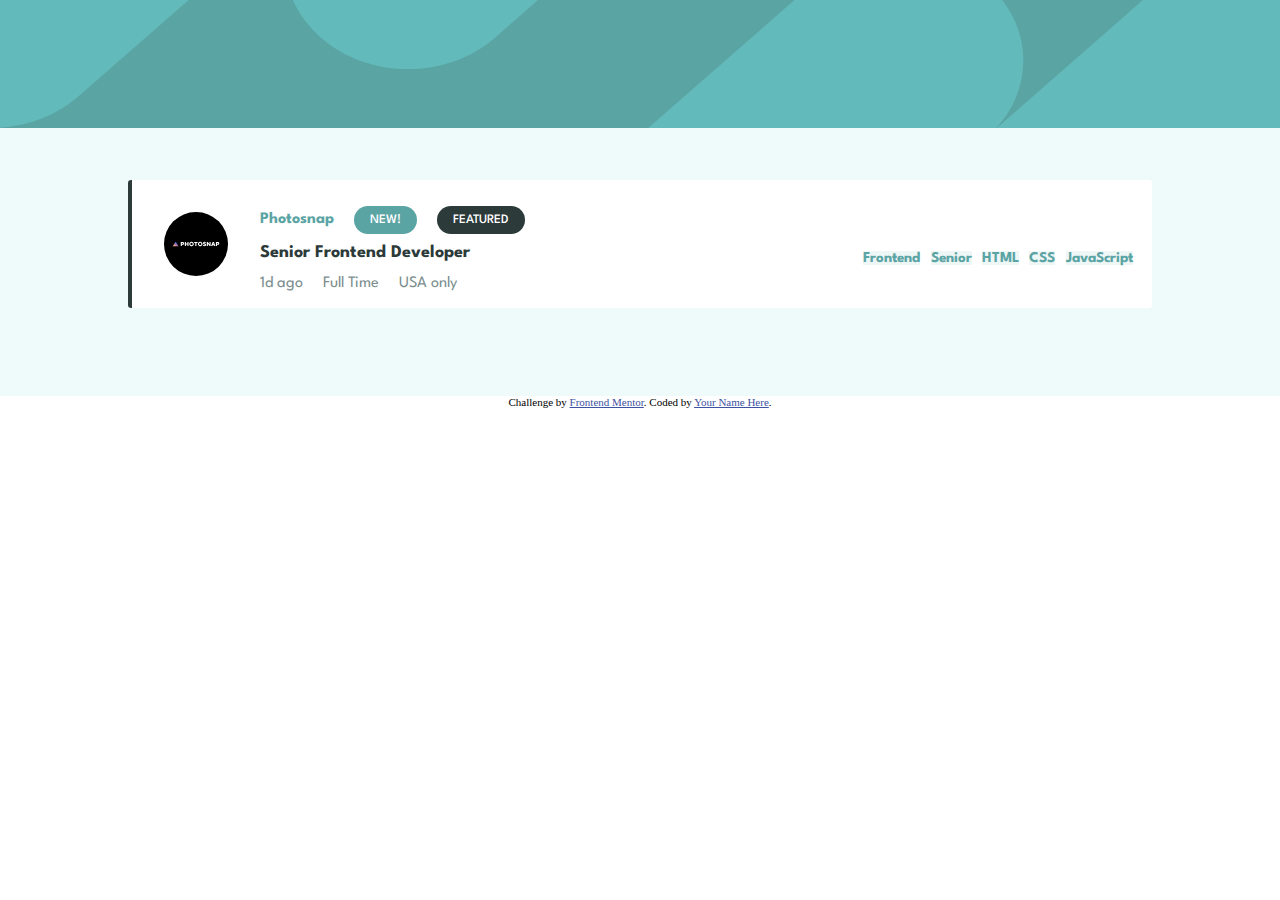
==== index.html @ e500a9dd "first-commit" ====
<!DOCTYPE html>
<html lang="en">

<head>
    <meta charset="UTF-8">
    <meta name="viewport" content="width=device-width, initial-scale=1.0">
    <!-- displays site properly based on user's device -->

    <link rel="icon" type="image/png" sizes="32x32" href="./images/favicon-32x32.png">

    <title>Frontend Mentor | Job Listings</title>

    <!-- Feel free to remove these styles or customise in your own stylesheet 👍 -->
    <style>
        .attribution {
            font-size: 11px;
            text-align: center;
        }
        
        .attribution a {
            color: hsl(228, 45%, 44%);
        }
    </style>
    <link href="https://fonts.googleapis.com/css2?family=Spartan:wght@500;700&display=swap" rel="stylesheet">
    <link rel="stylesheet" href="index.css">
</head>

<body>
    <header class="header">
        <img src="images/bg-header-desktop.svg" alt="header image" class="header__image">
    </header>
    <main class="main">
        <div class="client client--1">
            <div class="client__description">
                <span class="client__name">Photosnap</span>
                <span class="client__IsNew">new!</span>
                <span class="client_IsFeatured">featured</span>
            </div>
            <img src="images/photosnap.svg" alt="" class="client__image">
            <h1 class="client__header"> Senior Frontend Developer</h1>
            <ul class="client__work">
                <li class="client__time">1d ago</li>
                <li class="client__workType">Full Time</li>
                <li class="client__workPlace">USA only</li>
            </ul>
            <ul class="client__list">
                <li class="list__skill">Frontend</li>
                <li class="list__skill">Senior</li>
                <li class="list__skill">HTML</li>
                <li class="list__skill">CSS</li>
                <li class="list__skill">JavaScript</li>
            </ul>

        </div>

        </div>
    </main>


    <div class="attribution">
        Challenge by <a href="https://www.frontendmentor.io?ref=challenge" target="_blank">Frontend Mentor</a>. Coded by <a href="#">Your Name Here</a>.
    </div>
</body>

</html>
---- index.css ----
html,
body {
    box-sizing: border-box;
    margin: 0;
}

.header__image {
    width: 100vw;
    height: 8rem;
    background-color: hsl(180, 29%, 50%);
}

.client {
    min-height: 8rem;
    border-radius: .2rem;
    margin: 0rem 8rem 1.5rem 8rem;
    margin-top: -.5rem;
    background-color: #fff;
    font-family: 'Spartan', sans-serif;
    position: relative;
}

@media only screen and (max-width: 768px) {
    .client {
        height: 20rem;
        margin: 0rem 1rem 1.5rem 1rem;
    }
}

.client--1 {
    border-left: 4px solid hsl(180, 14%, 20%);
}

.main {
    margin-top: -.5rem;
    padding-top: 4rem;
    padding-bottom: 4rem;
    background-color: hsl(180, 52%, 96%);
    color: hsl(180, 52%, 96%);
    color: hsl(180, 31%, 95%);
    color: hsl(180, 8%, 52%);
    color: hsl(180, 14%, 20%)
}

.client__description {
    position: relative;
    left: 7rem;
    top: 2rem;
    font-weight: 500;
}

.client__name {
    color: hsl(180, 29%, 50%);
    font-weight: bold;
}

@media only screen and (max-width: 768px) {
    .client__description {
        left: .5rem;
        top: 2.5rem;
    }
}

.client__IsNew {
    background-color: hsl(180, 29%, 50%);
    padding: .5rem 1rem .5rem 1rem;
    font-size: 13px;
    color: #fff;
    border-radius: 1.2rem;
    text-transform: uppercase;
}

.client_IsFeatured {
    background-color: hsl(180, 14%, 20%);
    padding: .5rem 1rem .5rem 1rem;
    color: #fff;
    border-radius: 1.2rem;
    text-transform: uppercase;
    font-size: 13px;
}

.client__description span {
    margin-left: 1rem;
}

.client__image {
    width: 4rem;
    position: absolute;
    left: 2rem;
    top: 2rem;
}

@media only screen and (max-width: 768px) {
    .client__image {
        position: relative;
        left: 3rem;
        top: -3.5rem;
    }
    .client__description span {
        margin-left: .2rem;
    }
    .client_IsFeatured,
    .client__IsNew {
        padding: .5rem;
        font-size: 12px;
    }
}

.client__header {
    font-size: 18px;
    font-weight: bold;
    position: relative;
    left: 8rem;
    top: 1.8rem;
    padding-top: .5rem;
    padding-bottom: .5rem;
}

@media only screen and (max-width: 768px) {
    .client__header {
        position: static;
        padding-left: 2rem;
    }
}

.client__work {
    /* font-size: 10px; */
    position: relative;
    float: left;
    margin-top: 1.5rem;
    padding-left: 7.5rem;
    /* display: inline; */
    color: hsl(180, 8%, 52%);
}

.client__time,
.client__workType,
.client__workPlace {
    display: inline;
    margin: .5rem;
}

.client__list {
    position: relative;
    float: right;
    font-size: 15px;
    padding-right: 1rem;
    top: -1rem;
    max-width: 30rem;
}

.list__skill {
    margin: .2rem;
    display: inline;
    list-style-type: circle;
    background-color: hsl(180, 31%, 95%);
    /* padding: .5rem; */
    color: hsl(180, 29%, 50%);
    font-weight: bold;
}

@media only screen and (max-width: 768px) {
    .client__work {
        position: static;
        margin-top: .5rem;
        padding-left: 1.5rem;
    }
    .client__list,
    .list__skill {
        position: relative;
        float: left;
        padding-left: 1rem;
        margin-top: .5rem;
    }
}
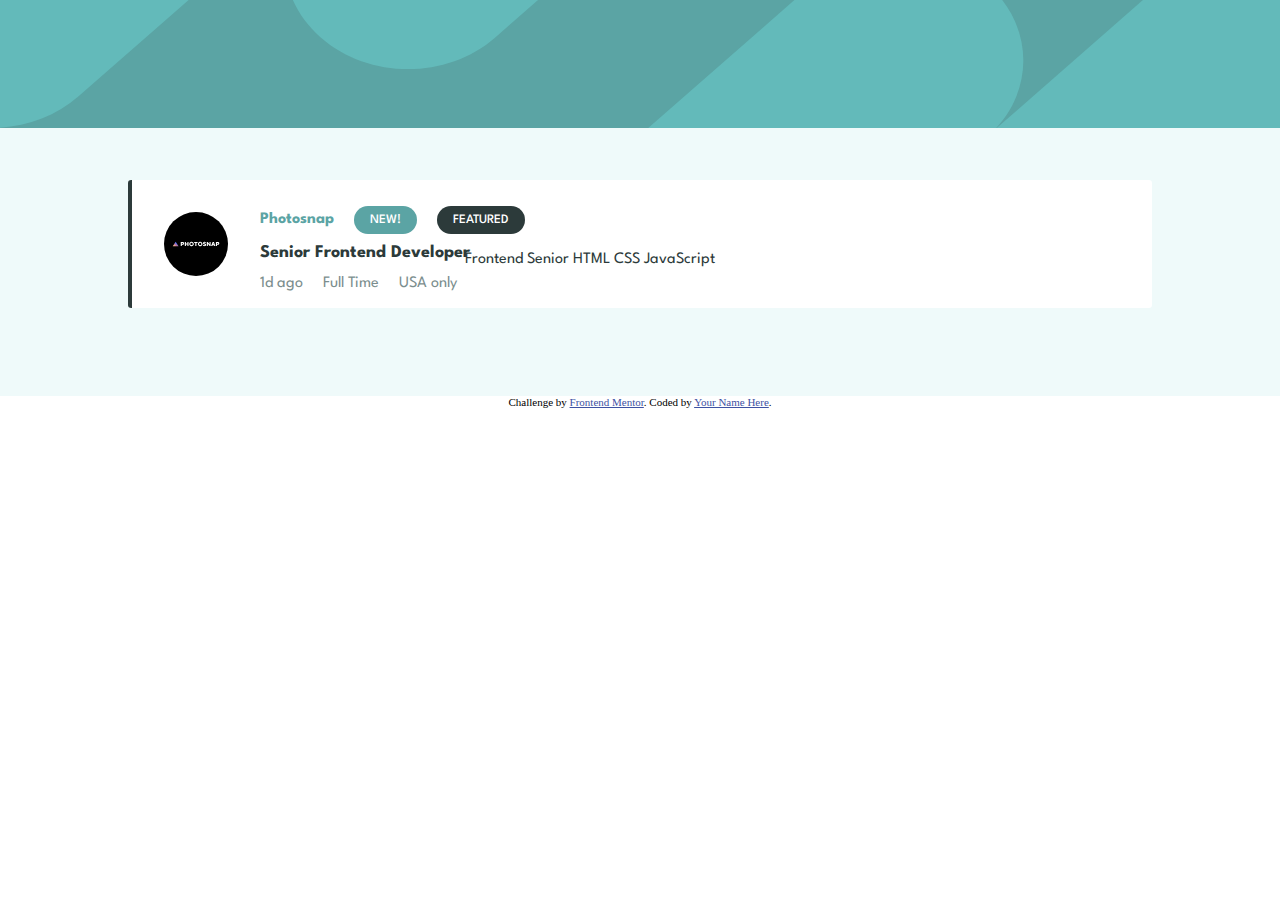
==== commit 3a4fff48: "update" ====
--- a/index.html
+++ b/index.html
@@ -31,29 +31,37 @@
     </header>
     <main class="main">
         <div class="client client--1">
+
             <div class="client__description">
                 <span class="client__name">Photosnap</span>
                 <span class="client__IsNew">new!</span>
                 <span class="client_IsFeatured">featured</span>
             </div>
+
             <img src="images/photosnap.svg" alt="" class="client__image">
             <h1 class="client__header"> Senior Frontend Developer</h1>
-            <ul class="client__work">
-                <li class="client__time">1d ago</li>
-                <li class="client__workType">Full Time</li>
-                <li class="client__workPlace">USA only</li>
-            </ul>
-            <ul class="client__list">
-                <li class="list__skill">Frontend</li>
-                <li class="list__skill">Senior</li>
-                <li class="list__skill">HTML</li>
-                <li class="list__skill">CSS</li>
-                <li class="list__skill">JavaScript</li>
-            </ul>
+
+            <div class="client__info">
+                <ul class="client__work">
+                    <li class="client__time">1d ago</li>
+                    <li class="client__workType">Full Time</li>
+                    <li class="client__workPlace">USA only</li>
+                </ul>
+            </div>
+
+            <div class="divider"></div>
+
+            <div class="client__experience">
+                <span class="client__skill">Frontend</span>
+                <span class="client__skill">Senior</span>
+                <span class="client__skill">HTML</span>
+                <span class="client__skill">CSS</span>
+                <span class="client__skill">JavaScript</span>
+            </div>
 
         </div>
 
-        </div>
+
     </main>
 
 
--- a/index.css
+++ b/index.css
@@ -1,175 +1,188 @@
-html,
-body {
-    box-sizing: border-box;
-    margin: 0;
-}
-
-.header__image {
-    width: 100vw;
-    height: 8rem;
-    background-color: hsl(180, 29%, 50%);
-}
-
-.client {
-    min-height: 8rem;
-    border-radius: .2rem;
-    margin: 0rem 8rem 1.5rem 8rem;
-    margin-top: -.5rem;
-    background-color: #fff;
-    font-family: 'Spartan', sans-serif;
-    position: relative;
-}
-
-@media only screen and (max-width: 768px) {
-    .client {
-        height: 20rem;
-        margin: 0rem 1rem 1.5rem 1rem;
-    }
-}
-
-.client--1 {
-    border-left: 4px solid hsl(180, 14%, 20%);
-}
-
-.main {
-    margin-top: -.5rem;
-    padding-top: 4rem;
-    padding-bottom: 4rem;
-    background-color: hsl(180, 52%, 96%);
-    color: hsl(180, 52%, 96%);
-    color: hsl(180, 31%, 95%);
-    color: hsl(180, 8%, 52%);
-    color: hsl(180, 14%, 20%)
-}
-
-.client__description {
-    position: relative;
-    left: 7rem;
-    top: 2rem;
-    font-weight: 500;
-}
-
-.client__name {
-    color: hsl(180, 29%, 50%);
-    font-weight: bold;
-}
-
-@media only screen and (max-width: 768px) {
-    .client__description {
-        left: .5rem;
-        top: 2.5rem;
-    }
-}
-
-.client__IsNew {
-    background-color: hsl(180, 29%, 50%);
-    padding: .5rem 1rem .5rem 1rem;
-    font-size: 13px;
-    color: #fff;
-    border-radius: 1.2rem;
-    text-transform: uppercase;
-}
-
-.client_IsFeatured {
-    background-color: hsl(180, 14%, 20%);
-    padding: .5rem 1rem .5rem 1rem;
-    color: #fff;
-    border-radius: 1.2rem;
-    text-transform: uppercase;
-    font-size: 13px;
-}
-
-.client__description span {
-    margin-left: 1rem;
-}
-
-.client__image {
-    width: 4rem;
-    position: absolute;
-    left: 2rem;
-    top: 2rem;
-}
-
-@media only screen and (max-width: 768px) {
-    .client__image {
-        position: relative;
-        left: 3rem;
-        top: -3.5rem;
-    }
-    .client__description span {
-        margin-left: .2rem;
-    }
-    .client_IsFeatured,
-    .client__IsNew {
-        padding: .5rem;
-        font-size: 12px;
-    }
-}
-
-.client__header {
-    font-size: 18px;
-    font-weight: bold;
-    position: relative;
-    left: 8rem;
-    top: 1.8rem;
-    padding-top: .5rem;
-    padding-bottom: .5rem;
-}
-
-@media only screen and (max-width: 768px) {
-    .client__header {
-        position: static;
-        padding-left: 2rem;
-    }
-}
-
-.client__work {
-    /* font-size: 10px; */
-    position: relative;
-    float: left;
-    margin-top: 1.5rem;
-    padding-left: 7.5rem;
-    /* display: inline; */
-    color: hsl(180, 8%, 52%);
-}
-
-.client__time,
-.client__workType,
-.client__workPlace {
-    display: inline;
-    margin: .5rem;
-}
-
-.client__list {
-    position: relative;
-    float: right;
-    font-size: 15px;
-    padding-right: 1rem;
-    top: -1rem;
-    max-width: 30rem;
-}
-
-.list__skill {
-    margin: .2rem;
-    display: inline;
-    list-style-type: circle;
-    background-color: hsl(180, 31%, 95%);
-    /* padding: .5rem; */
-    color: hsl(180, 29%, 50%);
-    font-weight: bold;
-}
-
-@media only screen and (max-width: 768px) {
-    .client__work {
-        position: static;
-        margin-top: .5rem;
-        padding-left: 1.5rem;
-    }
-    .client__list,
-    .list__skill {
-        position: relative;
-        float: left;
-        padding-left: 1rem;
-        margin-top: .5rem;
-    }
-}+                                                    html,
+                                                body {
+                                                    box-sizing: border-box;
+                                                    margin: 0;
+                                                }
+                                                
+                                                .header__image {
+                                                    width: 100vw;
+                                                    height: 8rem;
+                                                    background-color: hsl(180, 29%, 50%);
+                                                }
+                                                
+                                                .client {
+                                                    min-height: 8rem;
+                                                    border-radius: .2rem;
+                                                    margin: 0rem 8rem 1.5rem 8rem;
+                                                    margin-top: -.5rem;
+                                                    background-color: #fff;
+                                                    font-family: 'Spartan', sans-serif;
+                                                    position: relative;
+                                                }
+                                                
+                                                @media only screen and (max-width: 768px) {
+                                                    .client {
+                                                        height: 20rem;
+                                                        margin: 0rem 1rem 1.5rem 1rem;
+                                                    }
+                                                }
+                                                
+                                                .client--1 {
+                                                    border-left: 4px solid hsl(180, 14%, 20%);
+                                                }
+                                                
+                                                .main {
+                                                    margin-top: -.5rem;
+                                                    padding-top: 4rem;
+                                                    padding-bottom: 4rem;
+                                                    background-color: hsl(180, 52%, 96%);
+                                                    color: hsl(180, 52%, 96%);
+                                                    color: hsl(180, 31%, 95%);
+                                                    color: hsl(180, 8%, 52%);
+                                                    color: hsl(180, 14%, 20%)
+                                                }
+                                                
+                                                .client__description {
+                                                    position: relative;
+                                                    left: 7rem;
+                                                    top: 2rem;
+                                                    font-weight: 500;
+                                                }
+                                                
+                                                .client__name {
+                                                    color: hsl(180, 29%, 50%);
+                                                    font-weight: bold;
+                                                }
+                                                
+                                                @media only screen and (max-width: 768px) {
+                                                    .client__description {
+                                                        left: .5rem;
+                                                        top: 2.5rem;
+                                                    }
+                                                }
+                                                
+                                                .client__IsNew {
+                                                    background-color: hsl(180, 29%, 50%);
+                                                    padding: .5rem 1rem .5rem 1rem;
+                                                    font-size: 13px;
+                                                    color: #fff;
+                                                    border-radius: 1.2rem;
+                                                    text-transform: uppercase;
+                                                }
+                                                
+                                                .client_IsFeatured {
+                                                    background-color: hsl(180, 14%, 20%);
+                                                    padding: .5rem 1rem .5rem 1rem;
+                                                    color: #fff;
+                                                    border-radius: 1.2rem;
+                                                    text-transform: uppercase;
+                                                    font-size: 13px;
+                                                }
+                                                
+                                                .client__description span {
+                                                    margin-left: 1rem;
+                                                }
+                                                
+                                                .client__image {
+                                                    width: 4rem;
+                                                    position: absolute;
+                                                    left: 2rem;
+                                                    top: 2rem;
+                                                }
+                                                
+                                                @media only screen and (max-width: 768px) {
+                                                    .client__image {
+                                                        position: relative;
+                                                        left: 1.5rem;
+                                                        top: -3.5rem;
+                                                    }
+                                                    .client__description span {
+                                                        margin-left: .5rem;
+                                                        padding-left: .5rem;
+                                                    }
+                                                    .client_IsFeatured,
+                                                    .client__IsNew {
+                                                        padding: .5rem;
+                                                        font-size: 12px;
+                                                    }
+                                                }
+                                                
+                                                .client__header {
+                                                    font-size: 18px;
+                                                    font-weight: bold;
+                                                    position: relative;
+                                                    left: 8rem;
+                                                    top: 1.8rem;
+                                                    padding-top: .5rem;
+                                                    padding-bottom: .5rem;
+                                                }
+                                                
+                                                @media only screen and (max-width: 768px) {
+                                                    .client__header {
+                                                        position: static;
+                                                        padding-left: 1.5rem;
+                                                    }
+                                                }
+                                                
+                                                .client__work {
+                                                    /* font-size: 10px; */
+                                                    position: relative;
+                                                    float: left;
+                                                    margin-top: 1.5rem;
+                                                    /* display: inline; */
+                                                    color: hsl(180, 8%, 52%);
+                                                    padding-left: 7.5rem;
+                                                    padding-bottom: .5rem;
+                                                    /* width: 40%; */
+                                                }
+                                                
+                                                .client__time,
+                                                .client__workType,
+                                                .client__workPlace {
+                                                    display: inline;
+                                                    margin: .5rem;
+                                                }
+                                                
+                                                .divider {
+                                                    border-bottom: 1px solid hsl(180, 8%, 52%);
+                                                    width: 90%;
+                                                    position: relative;
+                                                    display: none;
+                                                }
+                                                
+                                                @media only screen and (max-width: 768px) {
+                                                    .divider {
+                                                        margin: 4rem 1.5rem 1rem 1.5rem;
+                                                        display: block;
+                                                    }
+                                                    .client__experience {
+                                                        position: relative;
+                                                        float: right;
+                                                        font-size: 15px;
+                                                        padding-right: 1rem;
+                                                        top: -1rem;
+                                                        max-width: 30rem;
+                                                    }
+                                                    .client__skill {
+                                                        margin: .2rem;
+                                                        display: inline;
+                                                        list-style-type: circle;
+                                                        background-color: hsl(180, 31%, 95%);
+                                                        /* padding: .5rem; */
+                                                        color: hsl(180, 29%, 50%);
+                                                        font-weight: bold;
+                                                    }
+                                                    @media only screen and (max-width: 768px) {
+                                                        .client__work {
+                                                            position: static;
+                                                            margin-top: .5rem;
+                                                            padding-left: 1rem;
+                                                        }
+                                                        .client__experience,
+                                                        .client__skill {
+                                                            position: relative;
+                                                            float: left;
+                                                            padding: .75rem;
+                                                            margin-top: .5rem;
+                                                        }
+                                                    }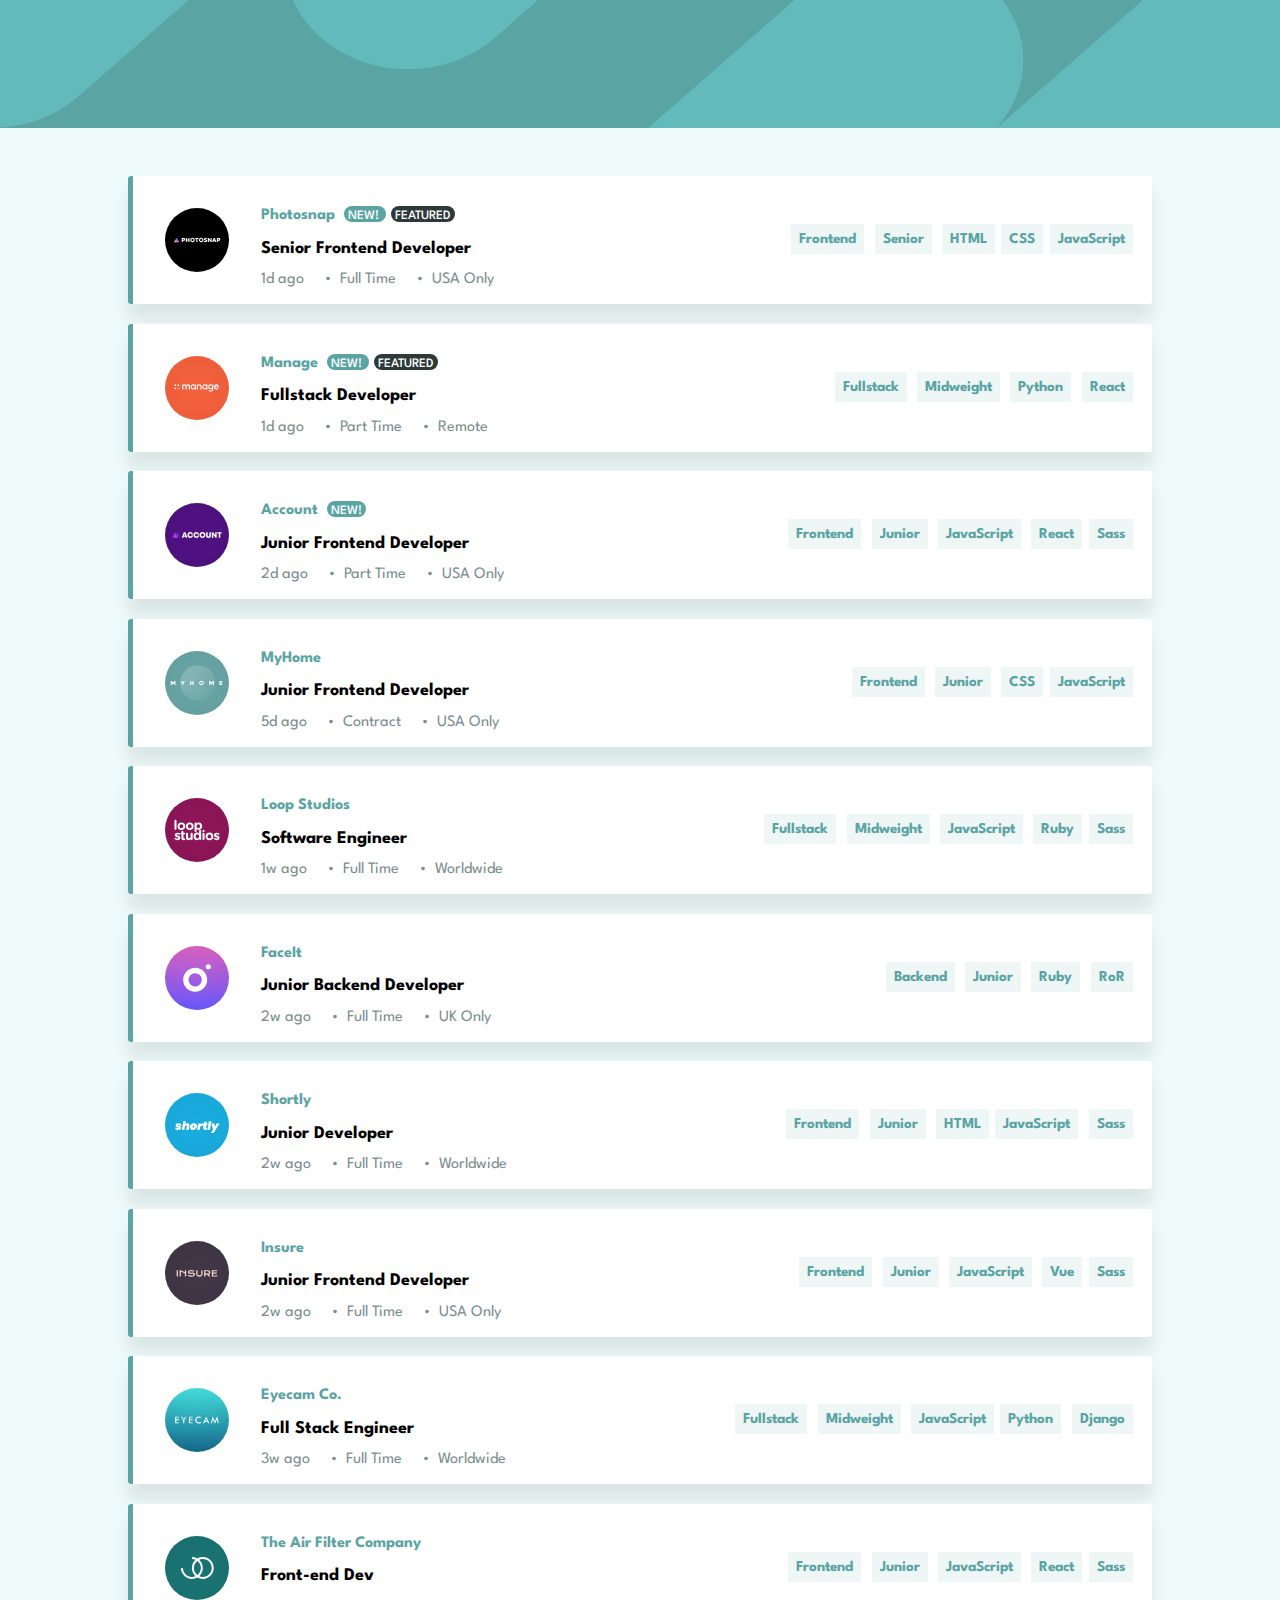
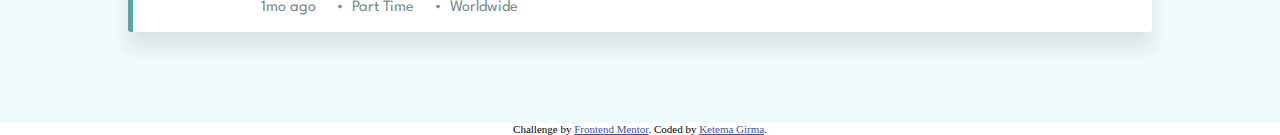
==== commit 8847163a: "update" ====
--- a/index.html
+++ b/index.html
@@ -4,23 +4,8 @@
 <head>
     <meta charset="UTF-8">
     <meta name="viewport" content="width=device-width, initial-scale=1.0">
-    <!-- displays site properly based on user's device -->
-
     <link rel="icon" type="image/png" sizes="32x32" href="./images/favicon-32x32.png">
-
     <title>Frontend Mentor | Job Listings</title>
-
-    <!-- Feel free to remove these styles or customise in your own stylesheet 👍 -->
-    <style>
-        .attribution {
-            font-size: 11px;
-            text-align: center;
-        }
-        
-        .attribution a {
-            color: hsl(228, 45%, 44%);
-        }
-    </style>
     <link href="https://fonts.googleapis.com/css2?family=Spartan:wght@500;700&display=swap" rel="stylesheet">
     <link rel="stylesheet" href="index.css">
 </head>
@@ -29,45 +14,14 @@
     <header class="header">
         <img src="images/bg-header-desktop.svg" alt="header image" class="header__image">
     </header>
-    <main class="main">
-        <div class="client client--1">
 
-            <div class="client__description">
-                <span class="client__name">Photosnap</span>
-                <span class="client__IsNew">new!</span>
-                <span class="client_IsFeatured">featured</span>
-            </div>
-
-            <img src="images/photosnap.svg" alt="" class="client__image">
-            <h1 class="client__header"> Senior Frontend Developer</h1>
-
-            <div class="client__info">
-                <ul class="client__work">
-                    <li class="client__time">1d ago</li>
-                    <li class="client__workType">Full Time</li>
-                    <li class="client__workPlace">USA only</li>
-                </ul>
-            </div>
-
-            <div class="divider"></div>
-
-            <div class="client__experience">
-                <span class="client__skill">Frontend</span>
-                <span class="client__skill">Senior</span>
-                <span class="client__skill">HTML</span>
-                <span class="client__skill">CSS</span>
-                <span class="client__skill">JavaScript</span>
-            </div>
-
+    <main class="main__container">
+        <div class="main" id='main'></div>
+        <div class="attribution">
+            Challenge by <a href="https://www.frontendmentor.io?ref=challenge" rel="noopener" target="_blank">Frontend Mentor</a>. Coded by <a href="#">Ketema Girma</a>.
         </div>
-
-
     </main>
-
-
-    <div class="attribution">
-        Challenge by <a href="https://www.frontendmentor.io?ref=challenge" target="_blank">Frontend Mentor</a>. Coded by <a href="#">Your Name Here</a>.
-    </div>
+    <script type="text/javascript" src="index.js"></script>
 </body>
 
 </html>--- a/index.css
+++ b/index.css
@@ -1,188 +1,221 @@
-                                                    html,
-                                                body {
-                                                    box-sizing: border-box;
-                                                    margin: 0;
-                                                }
-                                                
-                                                .header__image {
-                                                    width: 100vw;
-                                                    height: 8rem;
-                                                    background-color: hsl(180, 29%, 50%);
-                                                }
-                                                
-                                                .client {
-                                                    min-height: 8rem;
-                                                    border-radius: .2rem;
-                                                    margin: 0rem 8rem 1.5rem 8rem;
-                                                    margin-top: -.5rem;
-                                                    background-color: #fff;
-                                                    font-family: 'Spartan', sans-serif;
-                                                    position: relative;
-                                                }
-                                                
-                                                @media only screen and (max-width: 768px) {
-                                                    .client {
-                                                        height: 20rem;
-                                                        margin: 0rem 1rem 1.5rem 1rem;
-                                                    }
-                                                }
-                                                
-                                                .client--1 {
-                                                    border-left: 4px solid hsl(180, 14%, 20%);
-                                                }
-                                                
-                                                .main {
-                                                    margin-top: -.5rem;
-                                                    padding-top: 4rem;
-                                                    padding-bottom: 4rem;
-                                                    background-color: hsl(180, 52%, 96%);
-                                                    color: hsl(180, 52%, 96%);
-                                                    color: hsl(180, 31%, 95%);
-                                                    color: hsl(180, 8%, 52%);
-                                                    color: hsl(180, 14%, 20%)
-                                                }
-                                                
-                                                .client__description {
-                                                    position: relative;
-                                                    left: 7rem;
-                                                    top: 2rem;
-                                                    font-weight: 500;
-                                                }
-                                                
-                                                .client__name {
-                                                    color: hsl(180, 29%, 50%);
-                                                    font-weight: bold;
-                                                }
-                                                
-                                                @media only screen and (max-width: 768px) {
-                                                    .client__description {
-                                                        left: .5rem;
-                                                        top: 2.5rem;
-                                                    }
-                                                }
-                                                
-                                                .client__IsNew {
-                                                    background-color: hsl(180, 29%, 50%);
-                                                    padding: .5rem 1rem .5rem 1rem;
-                                                    font-size: 13px;
-                                                    color: #fff;
-                                                    border-radius: 1.2rem;
-                                                    text-transform: uppercase;
-                                                }
-                                                
-                                                .client_IsFeatured {
-                                                    background-color: hsl(180, 14%, 20%);
-                                                    padding: .5rem 1rem .5rem 1rem;
-                                                    color: #fff;
-                                                    border-radius: 1.2rem;
-                                                    text-transform: uppercase;
-                                                    font-size: 13px;
-                                                }
-                                                
-                                                .client__description span {
-                                                    margin-left: 1rem;
-                                                }
-                                                
-                                                .client__image {
-                                                    width: 4rem;
-                                                    position: absolute;
-                                                    left: 2rem;
-                                                    top: 2rem;
-                                                }
-                                                
-                                                @media only screen and (max-width: 768px) {
-                                                    .client__image {
-                                                        position: relative;
-                                                        left: 1.5rem;
-                                                        top: -3.5rem;
-                                                    }
-                                                    .client__description span {
-                                                        margin-left: .5rem;
-                                                        padding-left: .5rem;
-                                                    }
-                                                    .client_IsFeatured,
-                                                    .client__IsNew {
-                                                        padding: .5rem;
-                                                        font-size: 12px;
-                                                    }
-                                                }
-                                                
-                                                .client__header {
-                                                    font-size: 18px;
-                                                    font-weight: bold;
-                                                    position: relative;
-                                                    left: 8rem;
-                                                    top: 1.8rem;
-                                                    padding-top: .5rem;
-                                                    padding-bottom: .5rem;
-                                                }
-                                                
-                                                @media only screen and (max-width: 768px) {
-                                                    .client__header {
-                                                        position: static;
-                                                        padding-left: 1.5rem;
-                                                    }
-                                                }
-                                                
-                                                .client__work {
-                                                    /* font-size: 10px; */
-                                                    position: relative;
-                                                    float: left;
-                                                    margin-top: 1.5rem;
-                                                    /* display: inline; */
-                                                    color: hsl(180, 8%, 52%);
-                                                    padding-left: 7.5rem;
-                                                    padding-bottom: .5rem;
-                                                    /* width: 40%; */
-                                                }
-                                                
-                                                .client__time,
-                                                .client__workType,
-                                                .client__workPlace {
-                                                    display: inline;
-                                                    margin: .5rem;
-                                                }
-                                                
-                                                .divider {
-                                                    border-bottom: 1px solid hsl(180, 8%, 52%);
-                                                    width: 90%;
-                                                    position: relative;
-                                                    display: none;
-                                                }
-                                                
-                                                @media only screen and (max-width: 768px) {
-                                                    .divider {
-                                                        margin: 4rem 1.5rem 1rem 1.5rem;
-                                                        display: block;
-                                                    }
-                                                    .client__experience {
-                                                        position: relative;
-                                                        float: right;
-                                                        font-size: 15px;
-                                                        padding-right: 1rem;
-                                                        top: -1rem;
-                                                        max-width: 30rem;
-                                                    }
-                                                    .client__skill {
-                                                        margin: .2rem;
-                                                        display: inline;
-                                                        list-style-type: circle;
-                                                        background-color: hsl(180, 31%, 95%);
-                                                        /* padding: .5rem; */
-                                                        color: hsl(180, 29%, 50%);
-                                                        font-weight: bold;
-                                                    }
-                                                    @media only screen and (max-width: 768px) {
-                                                        .client__work {
-                                                            position: static;
-                                                            margin-top: .5rem;
-                                                            padding-left: 1rem;
-                                                        }
-                                                        .client__experience,
-                                                        .client__skill {
-                                                            position: relative;
-                                                            float: left;
-                                                            padding: .75rem;
-                                                            margin-top: .5rem;
-                                                        }
-                                                    }+    html,
+    body {
+        box-sizing: border-box;
+        margin: 0;
+    }
+    
+    .header__image {
+        width: 100vw;
+        height: 8rem;
+        background-color: hsl(180, 29%, 50%);
+        position: fixed;
+        z-index: 1;
+    }
+    
+    .main__container {
+        padding-top: 8rem;
+    }
+    
+    .client {
+        min-height: 8rem;
+        border-radius: .2rem;
+        margin: -.5rem 8rem 1.72rem 8rem;
+        background-color: #fff;
+        font-family: 'Spartan', sans-serif;
+        position: relative;
+        box-shadow: 0rem 1rem 1rem hsla(180, 14%, 20%, .1);
+    }
+    
+    @media only screen and (max-width: 1100px) {
+        .client {
+            height: 15rem;
+        }
+    }
+    
+    @media only screen and (max-width: 768px) {
+        .client {
+            height: 25rem;
+            margin: 4rem 1rem 1.5rem 1rem;
+        }
+    }
+    
+    .client--1 {
+        border-left: 5px solid hsl(180, 29%, 50%);
+    }
+    
+    .main {
+        margin-top: -.5rem;
+        padding-top: 4rem;
+        padding-bottom: 4rem;
+        background-color: hsl(180, 52%, 96%);
+        padding: relative;
+    }
+    
+    .client__description {
+        position: relative;
+        left: 8rem;
+        top: 2rem;
+        font-weight: 500;
+    }
+    
+    .client__name {
+        color: hsl(180, 29%, 50%);
+        font-weight: bold;
+    }
+    
+    @media only screen and (max-width: 768px) {
+        .client__description {
+            left: .5rem;
+            top: 2.5rem;
+        }
+    }
+    
+    .client__IsNew,
+    .client_IsFeatured {
+        padding: .25rem .25rem 0rem .25rem;
+        color: #fff;
+        border-radius: 1.2rem;
+        text-transform: uppercase;
+        font-size: 13px;
+        margin-left: .3rem;
+    }
+    
+    .client__IsNew {
+        background-color: hsl(180, 29%, 50%);
+    }
+    
+    .client_IsFeatured {
+        background-color: hsl(180, 14%, 20%);
+    }
+    
+    .client__image {
+        width: 4rem;
+        position: absolute;
+        left: 2rem;
+        top: 2rem;
+    }
+    
+    @media only screen and (max-width: 768px) {
+        .client__image {
+            position: relative;
+            left: 1.5rem;
+            top: -3.5rem;
+        }
+        .client__description span {
+            margin-left: .5rem;
+            padding-left: .5rem;
+        }
+        .client_IsFeatured,
+        .client__IsNew {
+            padding: .5rem;
+            font-size: 12px;
+        }
+    }
+    
+    .client__header {
+        font-size: 18px;
+        font-weight: bold;
+        position: relative;
+        left: 8rem;
+        top: 1.8rem;
+        padding-top: .5rem;
+        padding-bottom: .5rem;
+    }
+    
+    @media only screen and (max-width: 768px) {
+        .client__header {
+            position: static;
+            padding-left: 1.5rem;
+        }
+    }
+    
+    .client__work {
+        position: relative;
+        float: left;
+        margin-top: 1.5rem;
+        color: hsl(180, 8%, 52%);
+        padding-left: 7.5rem;
+        padding-bottom: .5rem;
+    }
+    
+    .client__time,
+    .client__workType,
+    .client__workPlace {
+        display: inline;
+        list-style-type: circle;
+        margin: .5rem;
+    }
+    
+    .client__work li::marker {
+        content: initial;
+        overflow-x: none;
+    }
+    
+    .client__workType:before,
+    .client__workPlace:before {
+        content: '\2022';
+        margin-right: 0.5em;
+    }
+    
+    .divider {
+        border-bottom: 1px solid hsl(180, 8%, 52%);
+        width: 90%;
+        position: relative;
+        display: none;
+    }
+    
+    @media only screen and (max-width: 768px) {
+        .divider {
+            margin: 4rem 1.5rem 1rem 1.5rem;
+            display: block;
+        }
+    }
+    
+    .client__experience {
+        position: relative;
+        float: right;
+        font-size: 15px;
+        padding-right: 1rem;
+        top: -1rem;
+        /* max-width: 50%; */
+    }
+    
+    .client__skill {
+        margin: .2rem;
+        display: inline;
+        list-style-type: circle;
+        background-color: hsl(180, 31%, 95%);
+        color: hsl(180, 29%, 50%);
+        font-weight: bold;
+        padding: .5rem;
+    }
+    
+    @media only screen and (max-width: 1100px) {
+        .client__experience {
+            margin-top: 1rem;
+        }
+    }
+    
+    @media only screen and (max-width: 768px) {
+        .client__work {
+            position: static;
+            margin-top: .5rem;
+            padding-left: 1rem;
+        }
+        .client__experience,
+        .client__skill {
+            position: relative;
+            float: left;
+            padding: .75rem;
+            margin-top: .5rem;
+        }
+    }
+    
+    .attribution {
+        font-size: 11px;
+        text-align: center;
+    }
+    
+    .attribution a {
+        color: hsl(228, 45%, 44%);
+    }